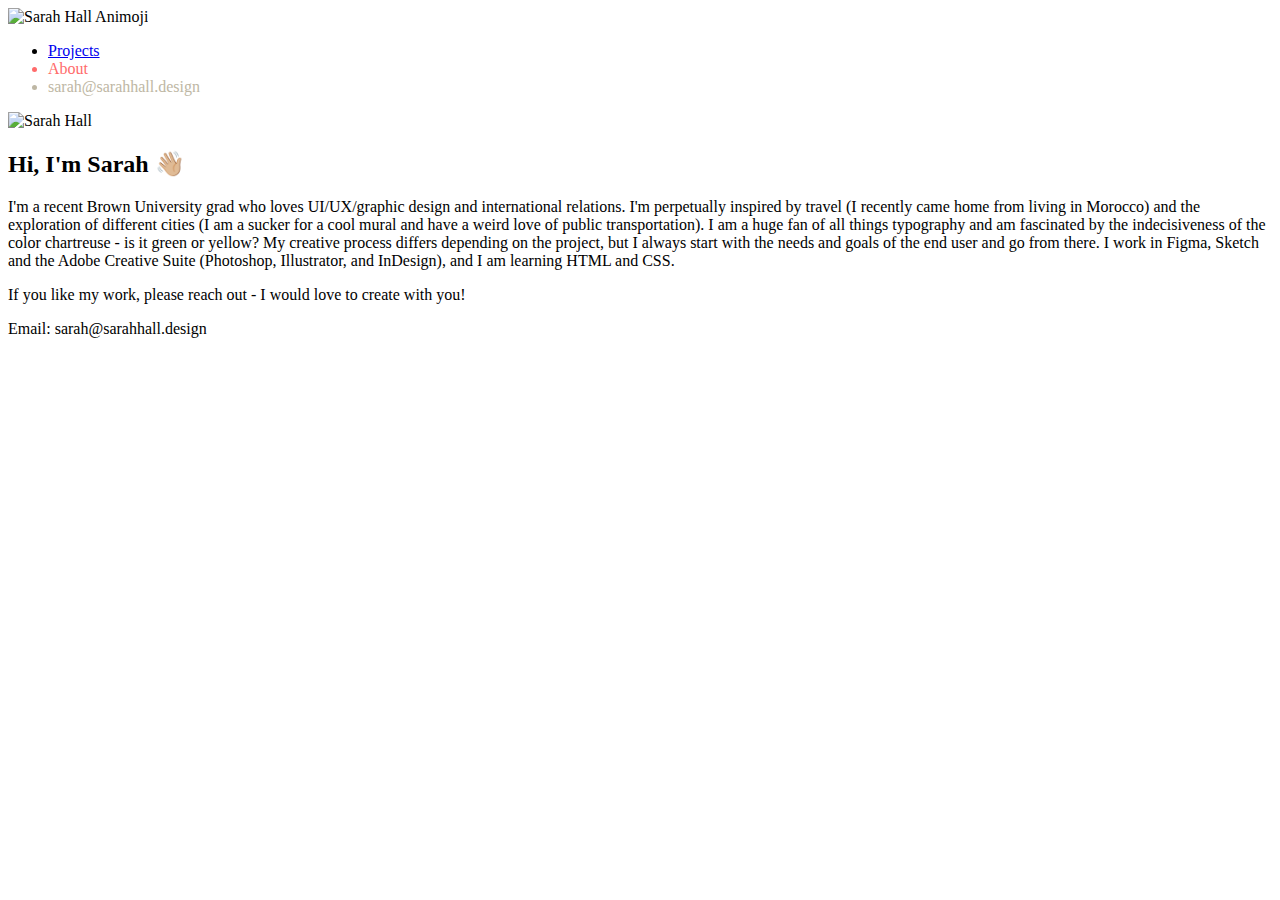
==== about.html @ cdadd40c "styled the quad" ====
<!DOCTYPE html>
<html lang="en">
<head>
    <meta charset="UTF-8">
    <meta name="viewport" content="width=device-width, initial-scale=1.0">
    <title>UI/UX Interaction Designer | Sarah Hall</title>
   <link href="css/reset.css" rel="stylesheet"><!-- DO NOT EDIT THIS LINE. -->
   <link href="https://fonts.googleapis.com/css2?family=Inter:wght@400;500;600;700;800&display=swap" rel="stylesheet">
   <link href="css/about/style.css" rel="stylesheet">
</head>
<body>
    <header>
        <img class="animoji" src="img/imgs--main-page/animoji.png" alt="Sarah Hall Animoji">
        <ul>
           <li><a href="index.html">Projects</a></li>
           <li style="color: #FF6B6B">About</li>
           <li style="color: #BEB7A4;">sarah@sarahhall.design</li>
        </ul>
     </header>
     <div class="about-me">
         <img src="img/about/sar.jpg" alt="Sarah Hall">
         <div class="about-content">
             <h2>Hi, I'm Sarah 👋🏼</h2>
             <p>I'm a recent Brown University grad who loves UI/UX/graphic design and international relations. I'm perpetually inspired by travel (I recently came home from living in Morocco) and the exploration of different cities (I am a sucker for a cool mural and have a weird love of public transportation). I am a huge fan of all things typography and am fascinated by the indecisiveness of the color chartreuse - is it green or yellow?  My creative process differs depending on the project, but I always start with the needs and goals of the end user and go from there. I work in Figma, Sketch and the Adobe Creative Suite (Photoshop, Illustrator, and InDesign), and I am learning HTML and CSS. </p>
             <p>If you like my work, please reach out - I would love to create with you! </p>
             <p class="email">Email: sarah@sarahhall.design</p>
         </div>
     </div>
</body>
</html>
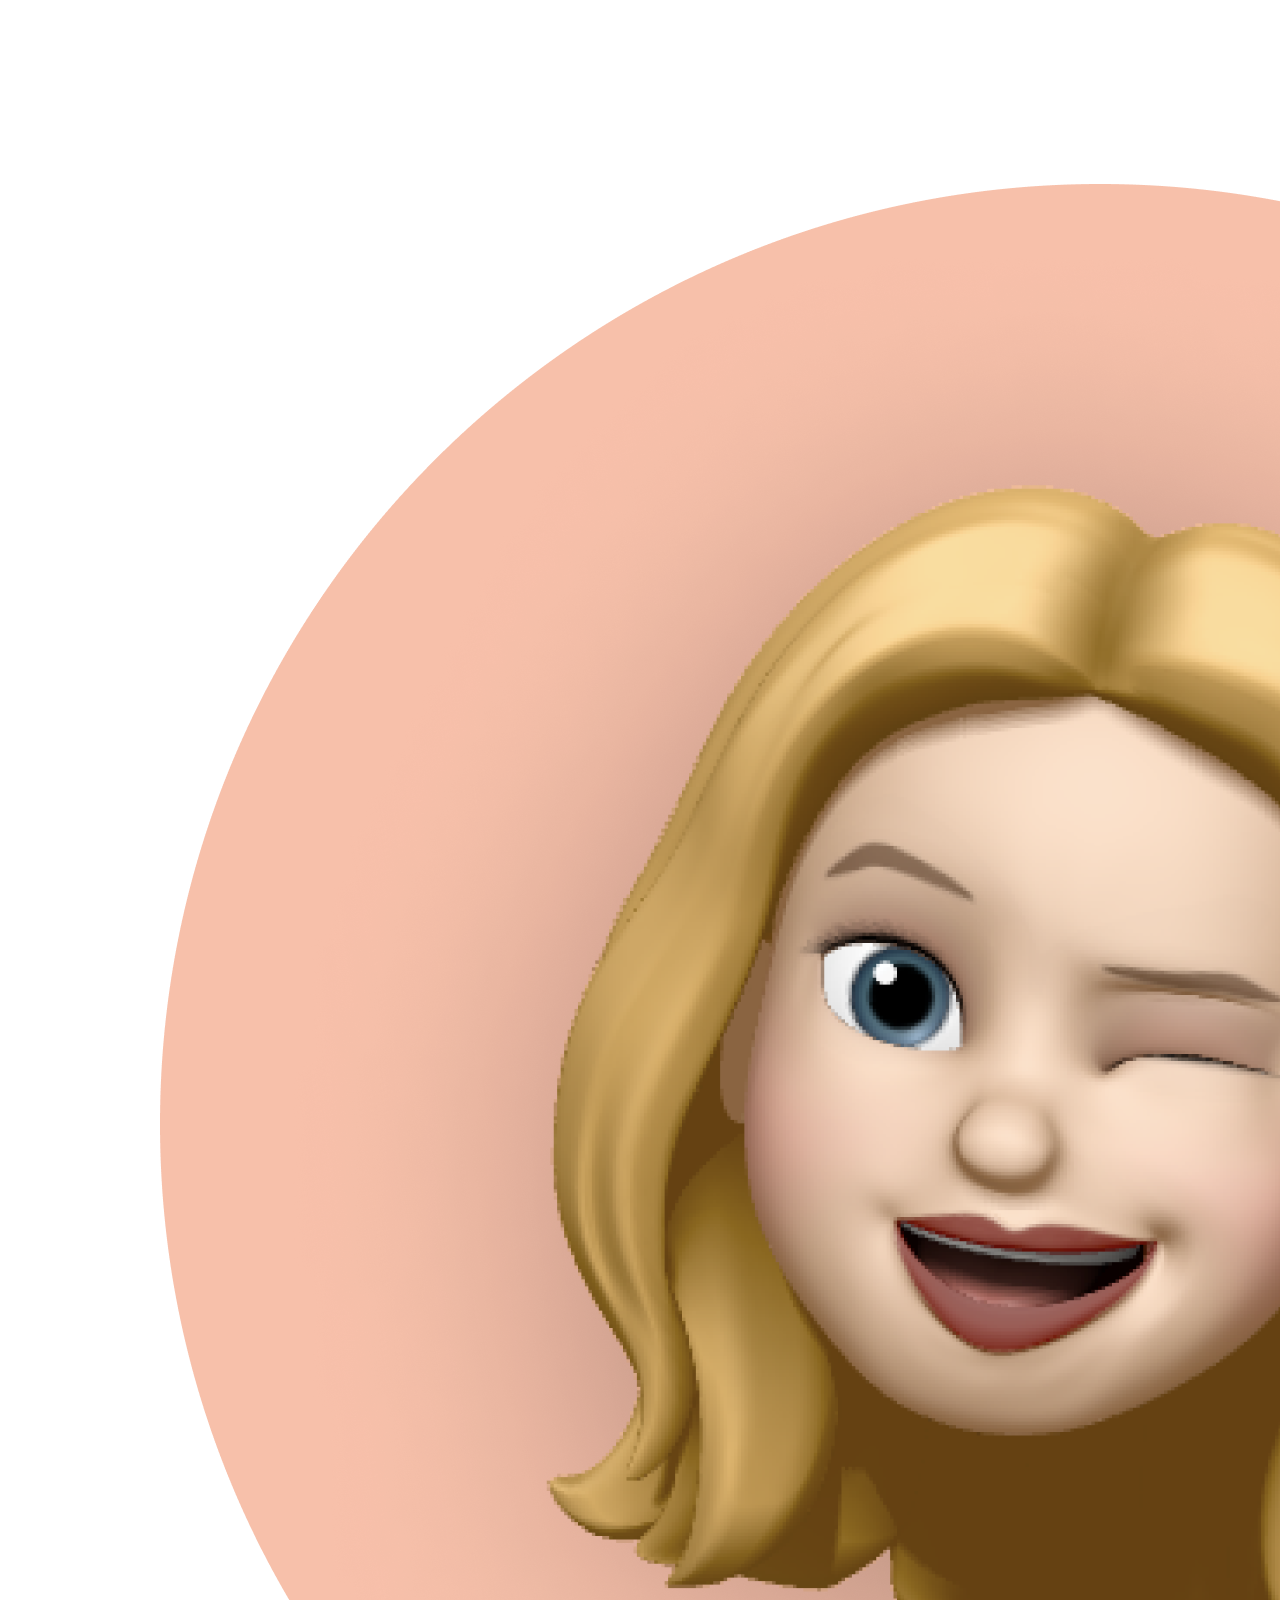
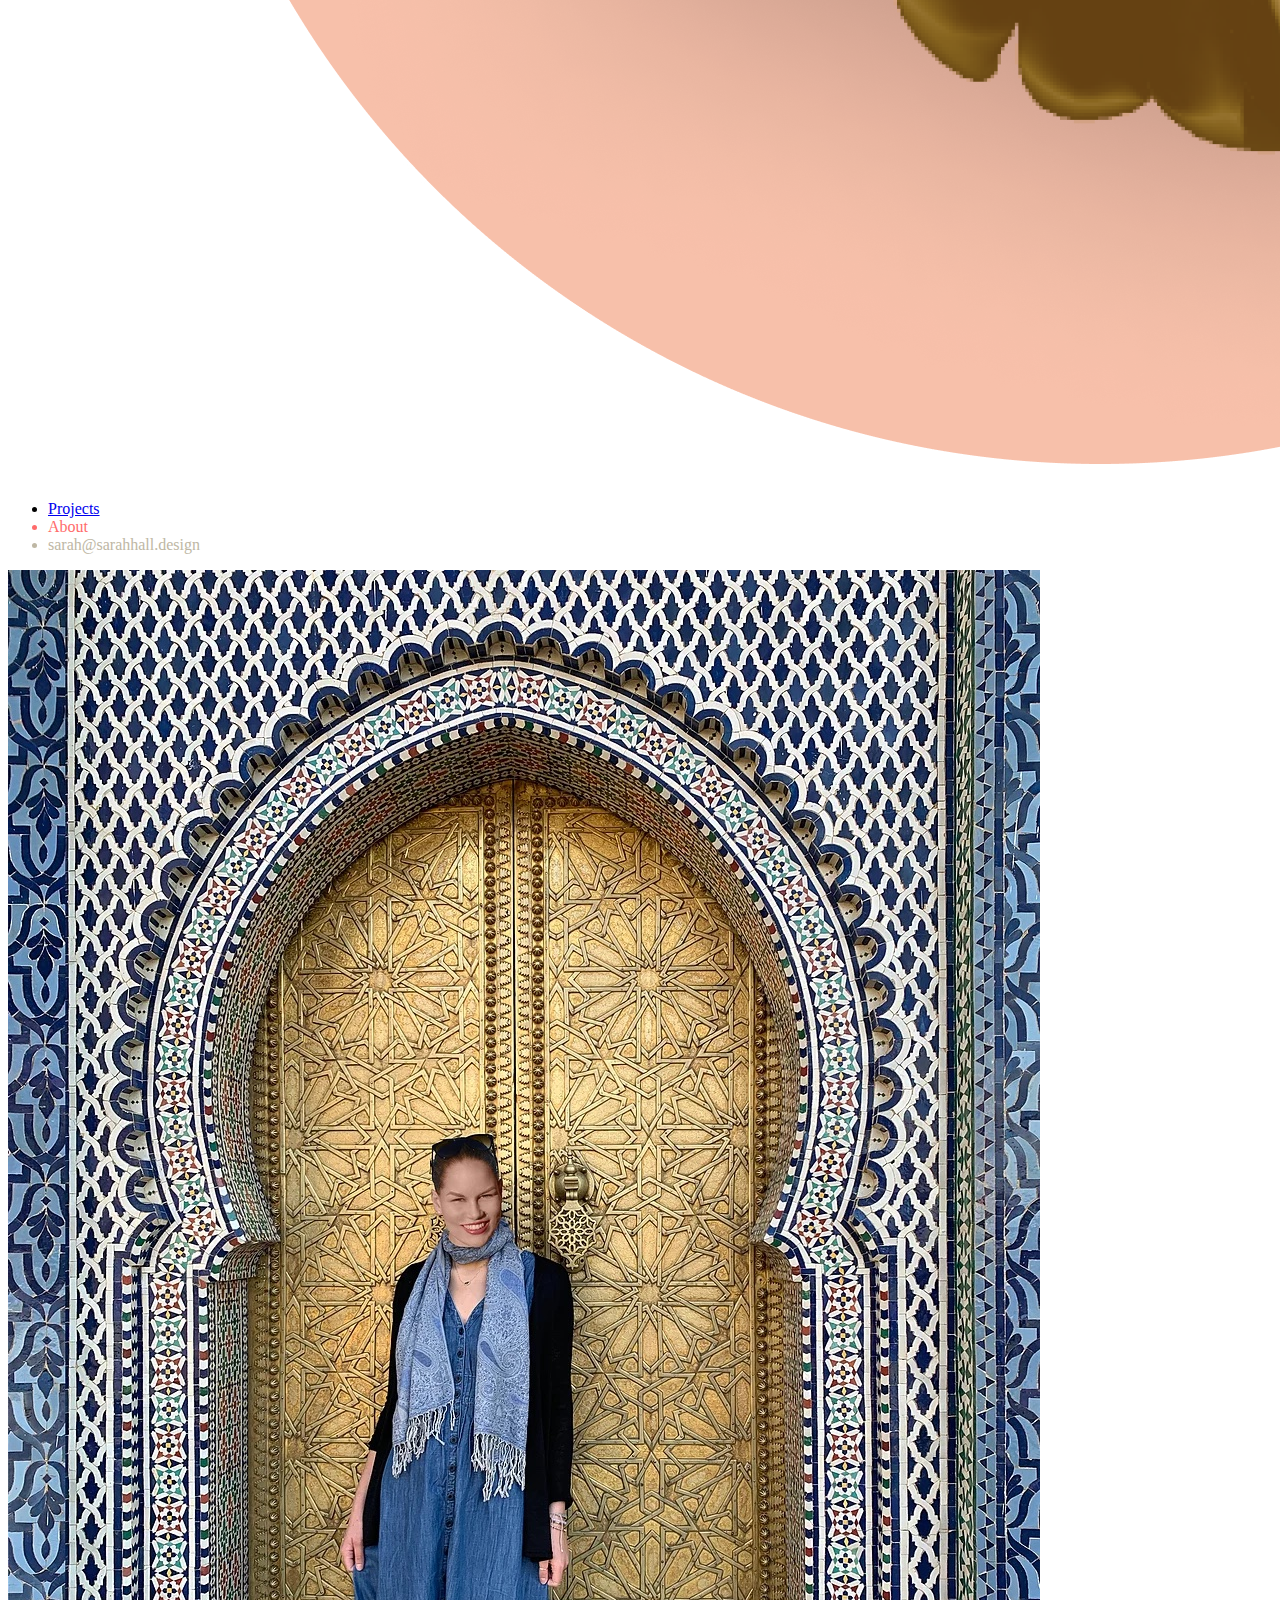
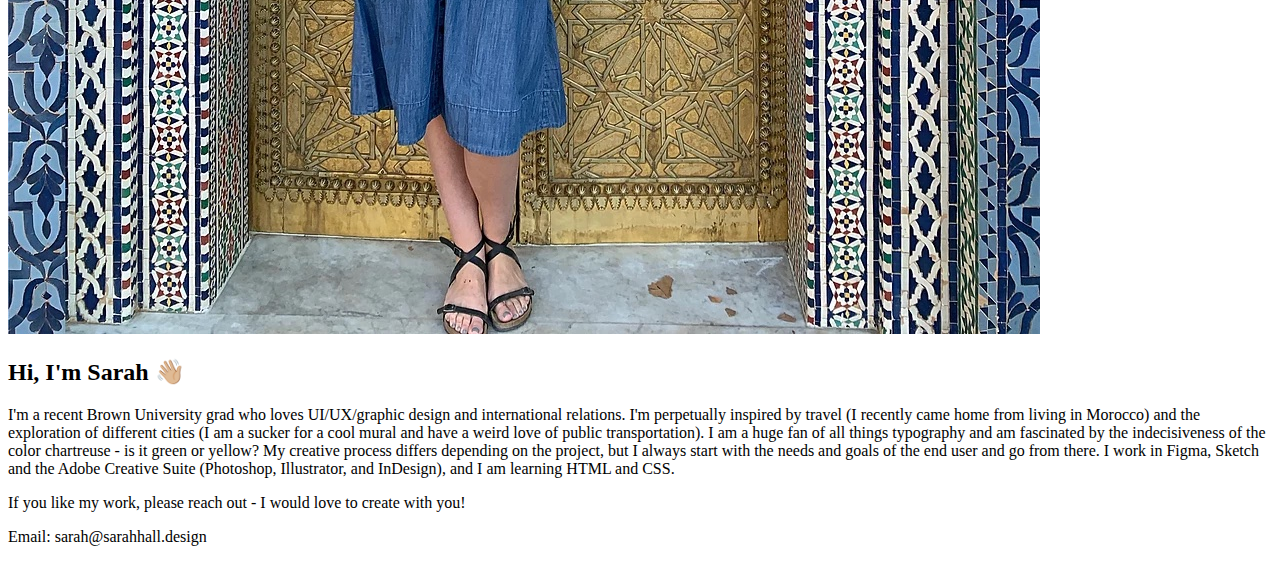
==== commit ac94ea0d: "changed photos" ====
--- a/about.html
+++ b/about.html
@@ -10,7 +10,7 @@
 </head>
 <body>
     <header>
-        <img class="animoji" src="img/imgs--main-page/animoji.png" alt="Sarah Hall Animoji">
+        <img class="animoji" src="img/animoji.png" alt="Sarah Hall Animoji">
         <ul>
            <li><a href="index.html">Projects</a></li>
            <li style="color: #FF6B6B">About</li>
@@ -18,7 +18,7 @@
         </ul>
      </header>
      <div class="about-me">
-         <img src="img/about/sar.jpg" alt="Sarah Hall">
+         <img src="img/sar.jpg" alt="Sarah Hall">
          <div class="about-content">
              <h2>Hi, I'm Sarah 👋🏼</h2>
              <p>I'm a recent Brown University grad who loves UI/UX/graphic design and international relations. I'm perpetually inspired by travel (I recently came home from living in Morocco) and the exploration of different cities (I am a sucker for a cool mural and have a weird love of public transportation). I am a huge fan of all things typography and am fascinated by the indecisiveness of the color chartreuse - is it green or yellow?  My creative process differs depending on the project, but I always start with the needs and goals of the end user and go from there. I work in Figma, Sketch and the Adobe Creative Suite (Photoshop, Illustrator, and InDesign), and I am learning HTML and CSS. </p>
